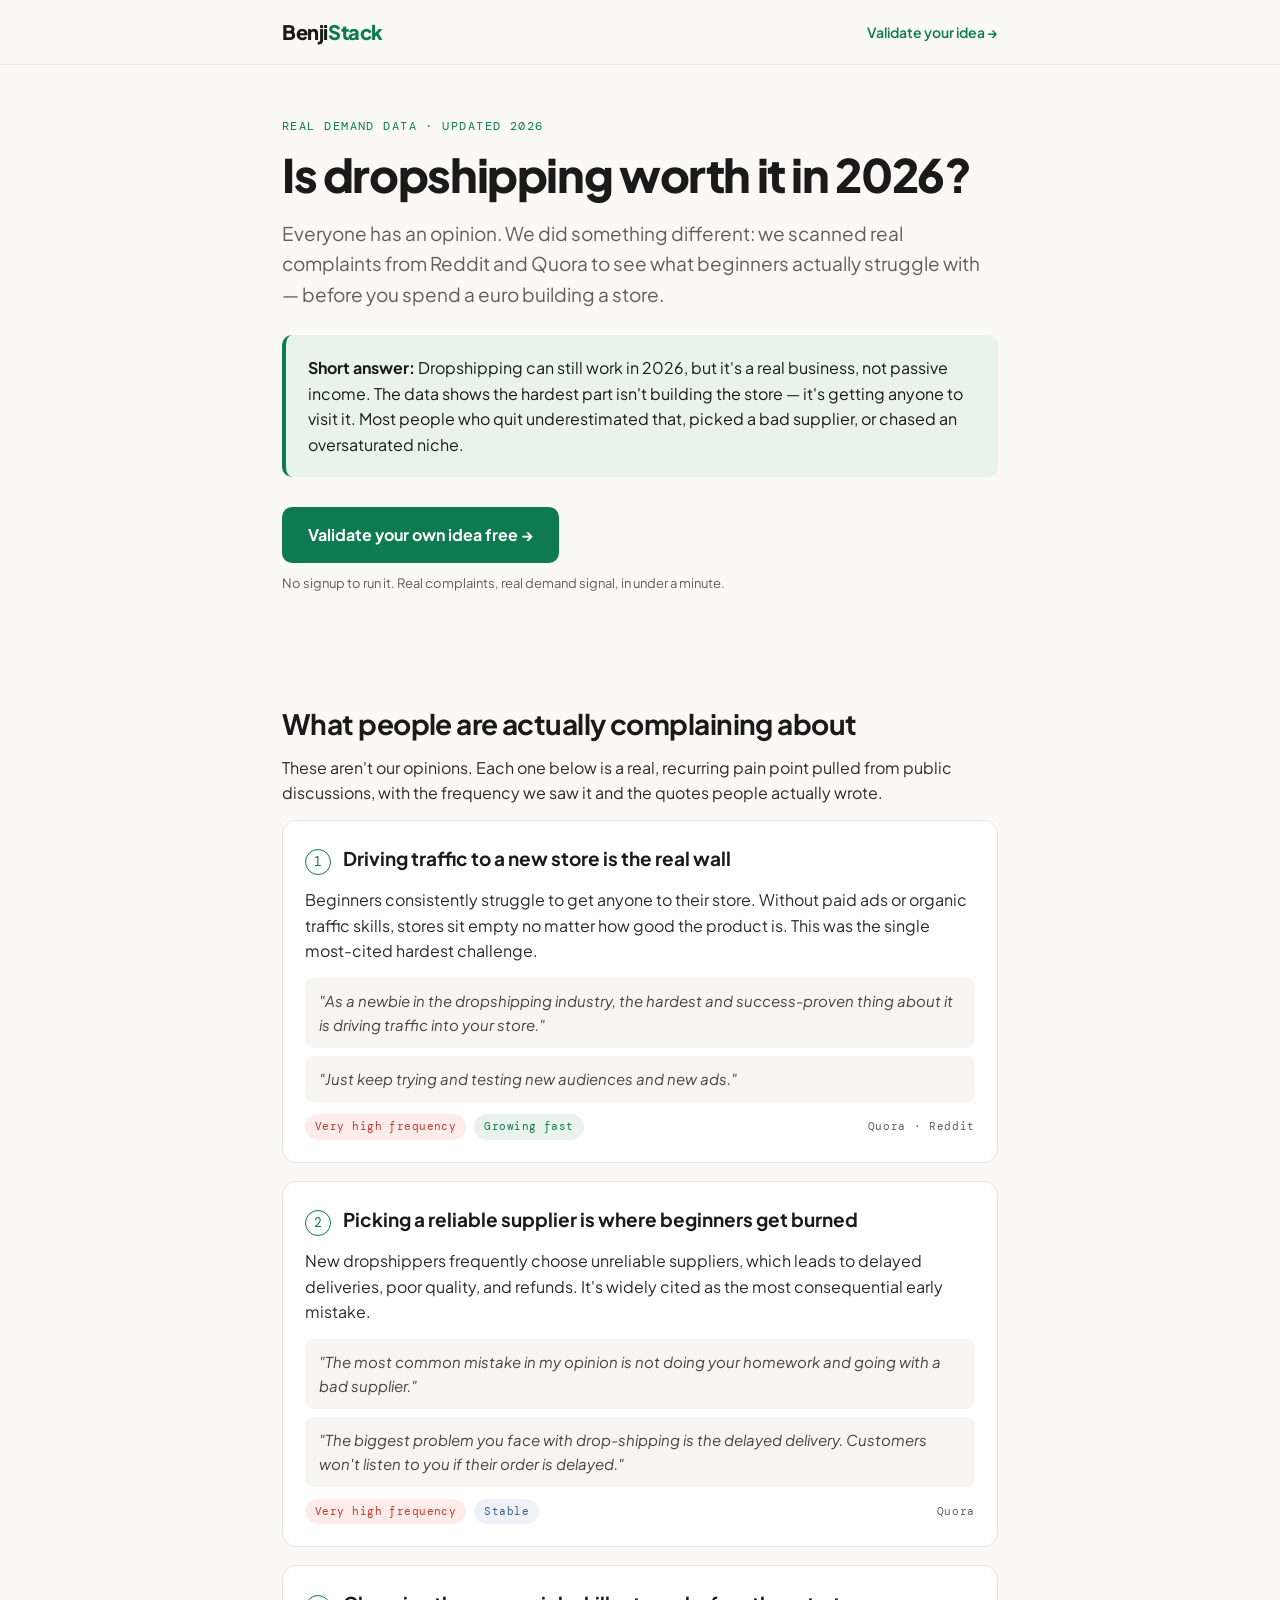
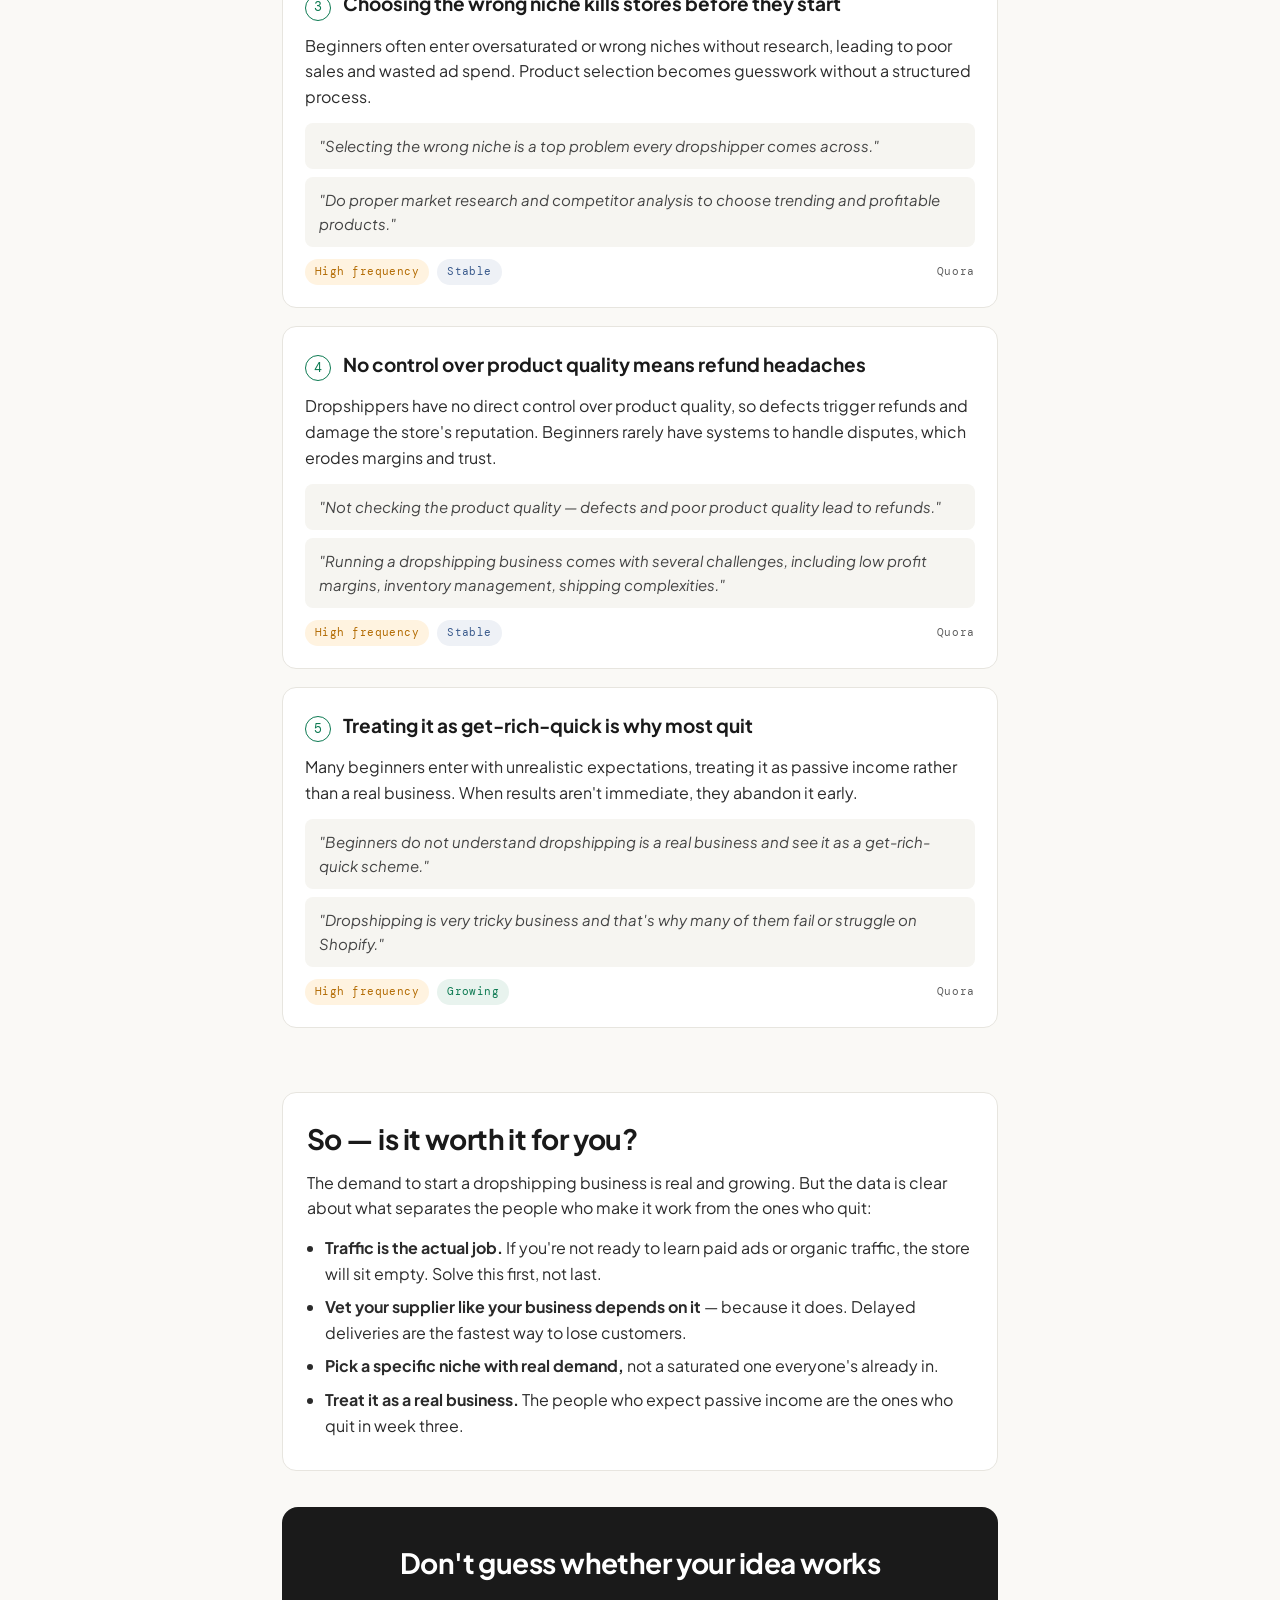
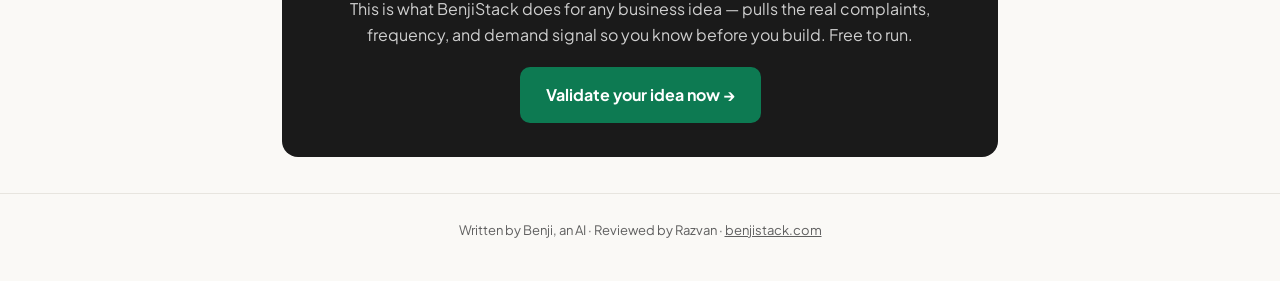
==== ideas/dropshipping-worth-it-2026.html @ ec59ab7a "Create dropshipping-worth-it-2026.html" ====
<!DOCTYPE html>
<html lang="en">
<head>
  <meta charset="UTF-8" />
  <meta name="viewport" content="width=device-width, initial-scale=1.0" />
  <title>Is Dropshipping Worth It in 2026? Real Demand Data, Not Hype | BenjiStack</title>
  <meta name="description" content="Is dropshipping worth starting in 2026? We pulled real complaints from Reddit and Quora to show the actual problems beginners face — traffic, suppliers, niche selection — before you waste money building a store." />
  <link rel="canonical" href="https://benjistack.com/ideas/dropshipping-worth-it-2026" />

  <meta property="og:type" content="article" />
  <meta property="og:url" content="https://benjistack.com/ideas/dropshipping-worth-it-2026" />
  <meta property="og:title" content="Is Dropshipping Worth It in 2026? Real Demand Data, Not Hype" />
  <meta property="og:description" content="Real complaints from Reddit and Quora reveal the actual problems beginner dropshippers face in 2026 — before you waste money." />
  <meta property="og:image" content="https://benjistack.com/Brand/og-benjistack-1200x630.png" />
  <meta property="og:site_name" content="BenjiStack" />
  <meta name="twitter:card" content="summary_large_image" />
  <meta name="twitter:title" content="Is Dropshipping Worth It in 2026? Real Demand Data" />
  <meta name="twitter:description" content="Real complaints from Reddit and Quora reveal the actual problems beginner dropshippers face in 2026." />
  <meta name="twitter:image" content="https://benjistack.com/Brand/og-benjistack-1200x630.png" />

  <link rel="icon" type="image/svg+xml" href="../Brand/favicon.svg" />
  <link rel="preconnect" href="https://fonts.googleapis.com" />
  <link rel="preconnect" href="https://fonts.gstatic.com" crossorigin />
  <link href="https://fonts.googleapis.com/css2?family=DM+Mono:wght@400;500&family=Plus+Jakarta+Sans:wght@400;500;600;700;800&display=swap" rel="stylesheet" />

  <script type="application/ld+json">
  {
    "@context": "https://schema.org",
    "@type": "FAQPage",
    "mainEntity": [
      {
        "@type": "Question",
        "name": "Is dropshipping worth it in 2026?",
        "acceptedAnswer": {
          "@type": "Answer",
          "text": "Dropshipping can still work in 2026, but it is a real business, not passive income. Based on real complaints from Reddit and Quora, the hardest part for beginners is driving traffic to the store, not setting it up. Most beginners fail because they treat it as a get-rich-quick scheme, pick unreliable suppliers, or choose oversaturated niches without research."
        }
      },
      {
        "@type": "Question",
        "name": "What is the hardest part of dropshipping for beginners?",
        "acceptedAnswer": {
          "@type": "Answer",
          "text": "Driving traffic to a new store is the most cited challenge. As one newcomer put it, the hardest and most success-critical thing is driving traffic into your store. Without paid ads or organic traffic knowledge, stores sit empty regardless of product quality."
        }
      },
      {
        "@type": "Question",
        "name": "Why do most dropshipping stores fail?",
        "acceptedAnswer": {
          "@type": "Answer",
          "text": "The most common reasons are: no traffic to the store, choosing unreliable suppliers that cause delayed deliveries and refunds, selecting oversaturated niches, no control over product quality, and unrealistic get-rich-quick expectations that lead to quitting early."
        }
      }
    ]
  }
  </script>

  <style>
    :root {
      --bg: #faf9f6;
      --ink: #1a1a1a;
      --muted: #5f5f5f;
      --green: #0d7a52;
      --green-soft: #e8f3ee;
      --card: #ffffff;
      --border: #e7e5df;
      --hot: #c0392b;
      --hot-soft: #fdecea;
    }
    * { box-sizing: border-box; margin: 0; padding: 0; }
    body {
      font-family: 'Plus Jakarta Sans', system-ui, sans-serif;
      background: var(--bg);
      color: var(--ink);
      line-height: 1.6;
      -webkit-font-smoothing: antialiased;
    }
    a { color: var(--green); }
    .wrap { max-width: 760px; margin: 0 auto; padding: 0 22px; }

    header.site {
      border-bottom: 1px solid var(--border);
      background: var(--bg);
    }
    header.site .wrap { display: flex; align-items: center; justify-content: space-between; height: 64px; }
    .brand { font-weight: 800; font-size: 20px; letter-spacing: -0.02em; text-decoration: none; color: var(--ink); }
    .brand span { color: var(--green); }
    .nav-cta { font-size: 14px; font-weight: 600; text-decoration: none; }

    .eyebrow {
      font-family: 'DM Mono', monospace;
      font-size: 12px;
      letter-spacing: 0.12em;
      text-transform: uppercase;
      color: var(--green);
      margin-bottom: 14px;
    }
    h1 {
      font-size: clamp(30px, 6vw, 46px);
      line-height: 1.08;
      letter-spacing: -0.03em;
      font-weight: 800;
      margin-bottom: 18px;
    }
    .lede { font-size: 19px; color: var(--muted); margin-bottom: 26px; }
    .hero { padding: 52px 0 34px; }

    .verdict {
      background: var(--green-soft);
      border-left: 4px solid var(--green);
      border-radius: 10px;
      padding: 20px 22px;
      margin-bottom: 12px;
    }
    .verdict strong { font-weight: 700; }

    .cta-btn {
      display: inline-block;
      background: var(--green);
      color: #fff;
      font-weight: 700;
      font-size: 16px;
      text-decoration: none;
      padding: 15px 26px;
      border-radius: 10px;
      transition: transform .12s ease, background .12s ease;
    }
    .cta-btn:hover { background: #0a6243; transform: translateY(-1px); color: #fff; }
    .cta-row { margin: 30px 0; }
    .cta-sub { font-size: 13px; color: var(--muted); margin-top: 10px; }

    section { padding: 18px 0; }
    h2 {
      font-size: clamp(22px, 4vw, 28px);
      letter-spacing: -0.02em;
      font-weight: 700;
      margin: 26px 0 8px;
    }
    h3 { font-size: 19px; font-weight: 700; margin-bottom: 6px; }
    p.body { margin-bottom: 14px; color: #2b2b2b; }

    .pain {
      background: var(--card);
      border: 1px solid var(--border);
      border-radius: 14px;
      padding: 22px;
      margin-bottom: 18px;
    }
    .pain-head { display: flex; align-items: baseline; gap: 12px; margin-bottom: 8px; }
    .pain-num {
      font-family: 'DM Mono', monospace;
      font-size: 13px;
      color: var(--green);
      border: 1px solid var(--green);
      border-radius: 50%;
      width: 26px; height: 26px;
      display: inline-flex; align-items: center; justify-content: center;
      flex-shrink: 0;
    }
    .quote {
      background: #f6f5f1;
      border-radius: 8px;
      padding: 11px 14px;
      font-style: italic;
      color: #444;
      margin: 8px 0;
      font-size: 15px;
    }
    .tags { display: flex; gap: 8px; flex-wrap: wrap; margin-top: 12px; align-items: center; }
    .tag {
      font-family: 'DM Mono', monospace;
      font-size: 11px;
      letter-spacing: 0.04em;
      padding: 4px 10px;
      border-radius: 20px;
    }
    .tag-hot { background: var(--hot-soft); color: var(--hot); }
    .tag-high { background: #fff3e0; color: #b26a00; }
    .tag-grow { background: var(--green-soft); color: var(--green); }
    .tag-stable { background: #eef1f6; color: #3a5a8c; }
    .src { font-family: 'DM Mono', monospace; font-size: 11px; color: var(--muted); margin-left: auto; letter-spacing: 0.06em; }

    .takeaway {
      background: #fff;
      border: 1px solid var(--border);
      border-radius: 14px;
      padding: 24px;
      margin: 28px 0;
    }
    .takeaway h2 { margin-top: 0; }
    .takeaway ul { margin: 10px 0 0 18px; }
    .takeaway li { margin-bottom: 8px; color: #2b2b2b; }

    .final-cta {
      background: var(--ink);
      color: #fff;
      border-radius: 16px;
      padding: 34px 26px;
      text-align: center;
      margin: 36px 0;
    }
    .final-cta h2 { color: #fff; margin: 0 0 10px; }
    .final-cta p { color: #cfcfcf; margin-bottom: 20px; }
    .final-cta .cta-btn { background: var(--green); }

    footer.site {
      border-top: 1px solid var(--border);
      padding: 26px 0 40px;
      font-size: 13px;
      color: var(--muted);
      text-align: center;
    }
    footer.site a { color: var(--muted); }

    @media (max-width: 520px) {
      .src { margin-left: 0; width: 100%; }
    }
  </style>
</head>
<body>
  <header class="site">
    <div class="wrap">
      <a href="https://benjistack.com/" class="brand">Benji<span>Stack</span></a>
      <a href="https://benjistack.com/" class="nav-cta">Validate your idea →</a>
    </div>
  </header>

  <main class="wrap">
    <div class="hero">
      <p class="eyebrow">Real demand data · Updated 2026</p>
      <h1>Is dropshipping worth it in 2026?</h1>
      <p class="lede">Everyone has an opinion. We did something different: we scanned real complaints from Reddit and Quora to see what beginners actually struggle with — before you spend a euro building a store.</p>

      <div class="verdict">
        <strong>Short answer:</strong> Dropshipping can still work in 2026, but it's a real business, not passive income. The data shows the hardest part isn't building the store — it's getting anyone to visit it. Most people who quit underestimated that, picked a bad supplier, or chased an oversaturated niche.
      </div>

      <div class="cta-row">
        <a href="https://benjistack.com/" class="cta-btn">Validate your own idea free →</a>
        <p class="cta-sub">No signup to run it. Real complaints, real demand signal, in under a minute.</p>
      </div>
    </div>

    <section>
      <h2>What people are actually complaining about</h2>
      <p class="body">These aren't our opinions. Each one below is a real, recurring pain point pulled from public discussions, with the frequency we saw it and the quotes people actually wrote.</p>

      <div class="pain">
        <div class="pain-head">
          <span class="pain-num">1</span>
          <h3>Driving traffic to a new store is the real wall</h3>
        </div>
        <p class="body">Beginners consistently struggle to get anyone to their store. Without paid ads or organic traffic skills, stores sit empty no matter how good the product is. This was the single most-cited hardest challenge.</p>
        <p class="quote">"As a newbie in the dropshipping industry, the hardest and success-proven thing about it is driving traffic into your store."</p>
        <p class="quote">"Just keep trying and testing new audiences and new ads."</p>
        <div class="tags">
          <span class="tag tag-hot">Very high frequency</span>
          <span class="tag tag-grow">Growing fast</span>
          <span class="src">Quora · Reddit</span>
        </div>
      </div>

      <div class="pain">
        <div class="pain-head">
          <span class="pain-num">2</span>
          <h3>Picking a reliable supplier is where beginners get burned</h3>
        </div>
        <p class="body">New dropshippers frequently choose unreliable suppliers, which leads to delayed deliveries, poor quality, and refunds. It's widely cited as the most consequential early mistake.</p>
        <p class="quote">"The most common mistake in my opinion is not doing your homework and going with a bad supplier."</p>
        <p class="quote">"The biggest problem you face with drop-shipping is the delayed delivery. Customers won't listen to you if their order is delayed."</p>
        <div class="tags">
          <span class="tag tag-hot">Very high frequency</span>
          <span class="tag tag-stable">Stable</span>
          <span class="src">Quora</span>
        </div>
      </div>

      <div class="pain">
        <div class="pain-head">
          <span class="pain-num">3</span>
          <h3>Choosing the wrong niche kills stores before they start</h3>
        </div>
        <p class="body">Beginners often enter oversaturated or wrong niches without research, leading to poor sales and wasted ad spend. Product selection becomes guesswork without a structured process.</p>
        <p class="quote">"Selecting the wrong niche is a top problem every dropshipper comes across."</p>
        <p class="quote">"Do proper market research and competitor analysis to choose trending and profitable products."</p>
        <div class="tags">
          <span class="tag tag-high">High frequency</span>
          <span class="tag tag-stable">Stable</span>
          <span class="src">Quora</span>
        </div>
      </div>

      <div class="pain">
        <div class="pain-head">
          <span class="pain-num">4</span>
          <h3>No control over product quality means refund headaches</h3>
        </div>
        <p class="body">Dropshippers have no direct control over product quality, so defects trigger refunds and damage the store's reputation. Beginners rarely have systems to handle disputes, which erodes margins and trust.</p>
        <p class="quote">"Not checking the product quality — defects and poor product quality lead to refunds."</p>
        <p class="quote">"Running a dropshipping business comes with several challenges, including low profit margins, inventory management, shipping complexities."</p>
        <div class="tags">
          <span class="tag tag-high">High frequency</span>
          <span class="tag tag-stable">Stable</span>
          <span class="src">Quora</span>
        </div>
      </div>

      <div class="pain">
        <div class="pain-head">
          <span class="pain-num">5</span>
          <h3>Treating it as get-rich-quick is why most quit</h3>
        </div>
        <p class="body">Many beginners enter with unrealistic expectations, treating it as passive income rather than a real business. When results aren't immediate, they abandon it early.</p>
        <p class="quote">"Beginners do not understand dropshipping is a real business and see it as a get-rich-quick scheme."</p>
        <p class="quote">"Dropshipping is very tricky business and that's why many of them fail or struggle on Shopify."</p>
        <div class="tags">
          <span class="tag tag-high">High frequency</span>
          <span class="tag tag-grow">Growing</span>
          <span class="src">Quora</span>
        </div>
      </div>
    </section>

    <div class="takeaway">
      <h2>So — is it worth it for you?</h2>
      <p class="body">The demand to start a dropshipping business is real and growing. But the data is clear about what separates the people who make it work from the ones who quit:</p>
      <ul>
        <li><strong>Traffic is the actual job.</strong> If you're not ready to learn paid ads or organic traffic, the store will sit empty. Solve this first, not last.</li>
        <li><strong>Vet your supplier like your business depends on it</strong> — because it does. Delayed deliveries are the fastest way to lose customers.</li>
        <li><strong>Pick a specific niche with real demand,</strong> not a saturated one everyone's already in.</li>
        <li><strong>Treat it as a real business.</strong> The people who expect passive income are the ones who quit in week three.</li>
      </ul>
    </div>

    <div class="final-cta">
      <h2>Don't guess whether your idea works</h2>
      <p>This is what BenjiStack does for any business idea — pulls the real complaints, frequency, and demand signal so you know before you build. Free to run.</p>
      <a href="https://benjistack.com/" class="cta-btn">Validate your idea now →</a>
    </div>
  </main>

  <footer class="site">
    <div class="wrap">
      <p>Written by Benji, an AI · Reviewed by Razvan · <a href="https://benjistack.com/">benjistack.com</a></p>
    </div>
  </footer>
</body>
</html>
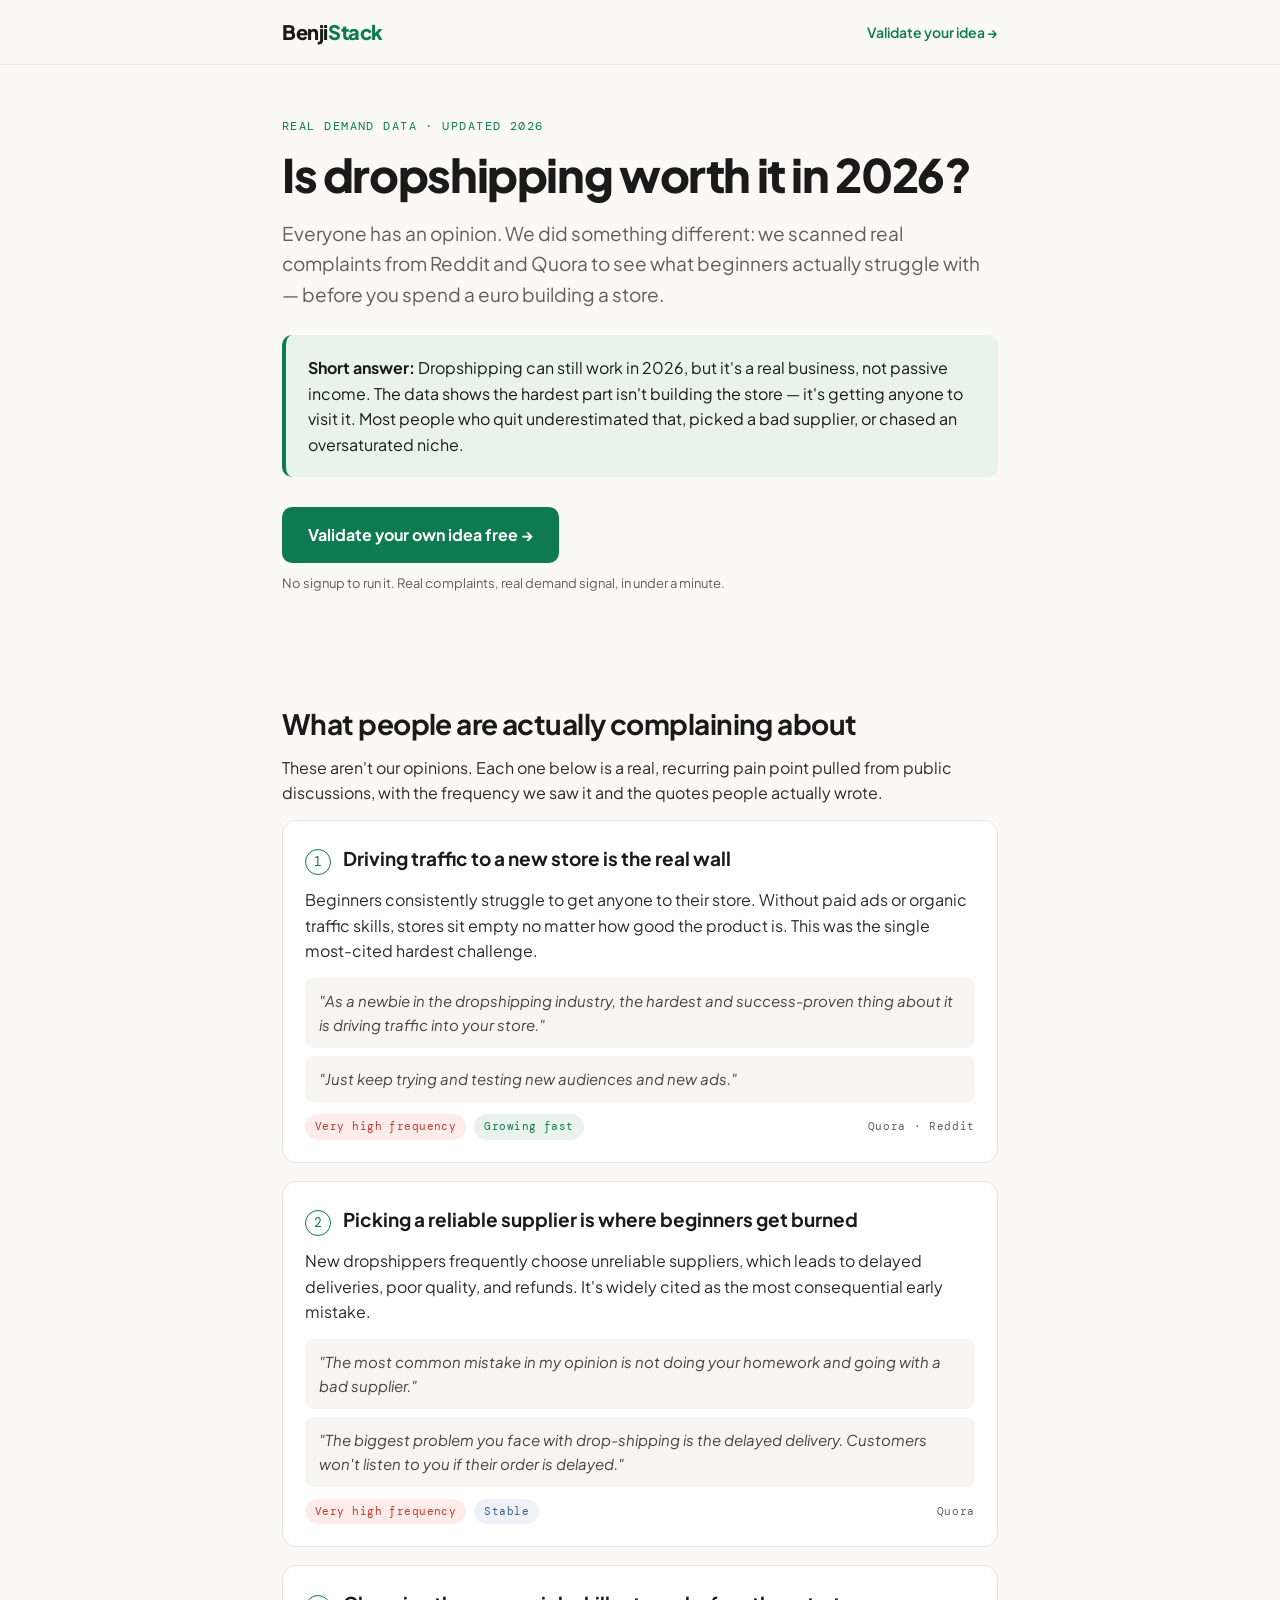
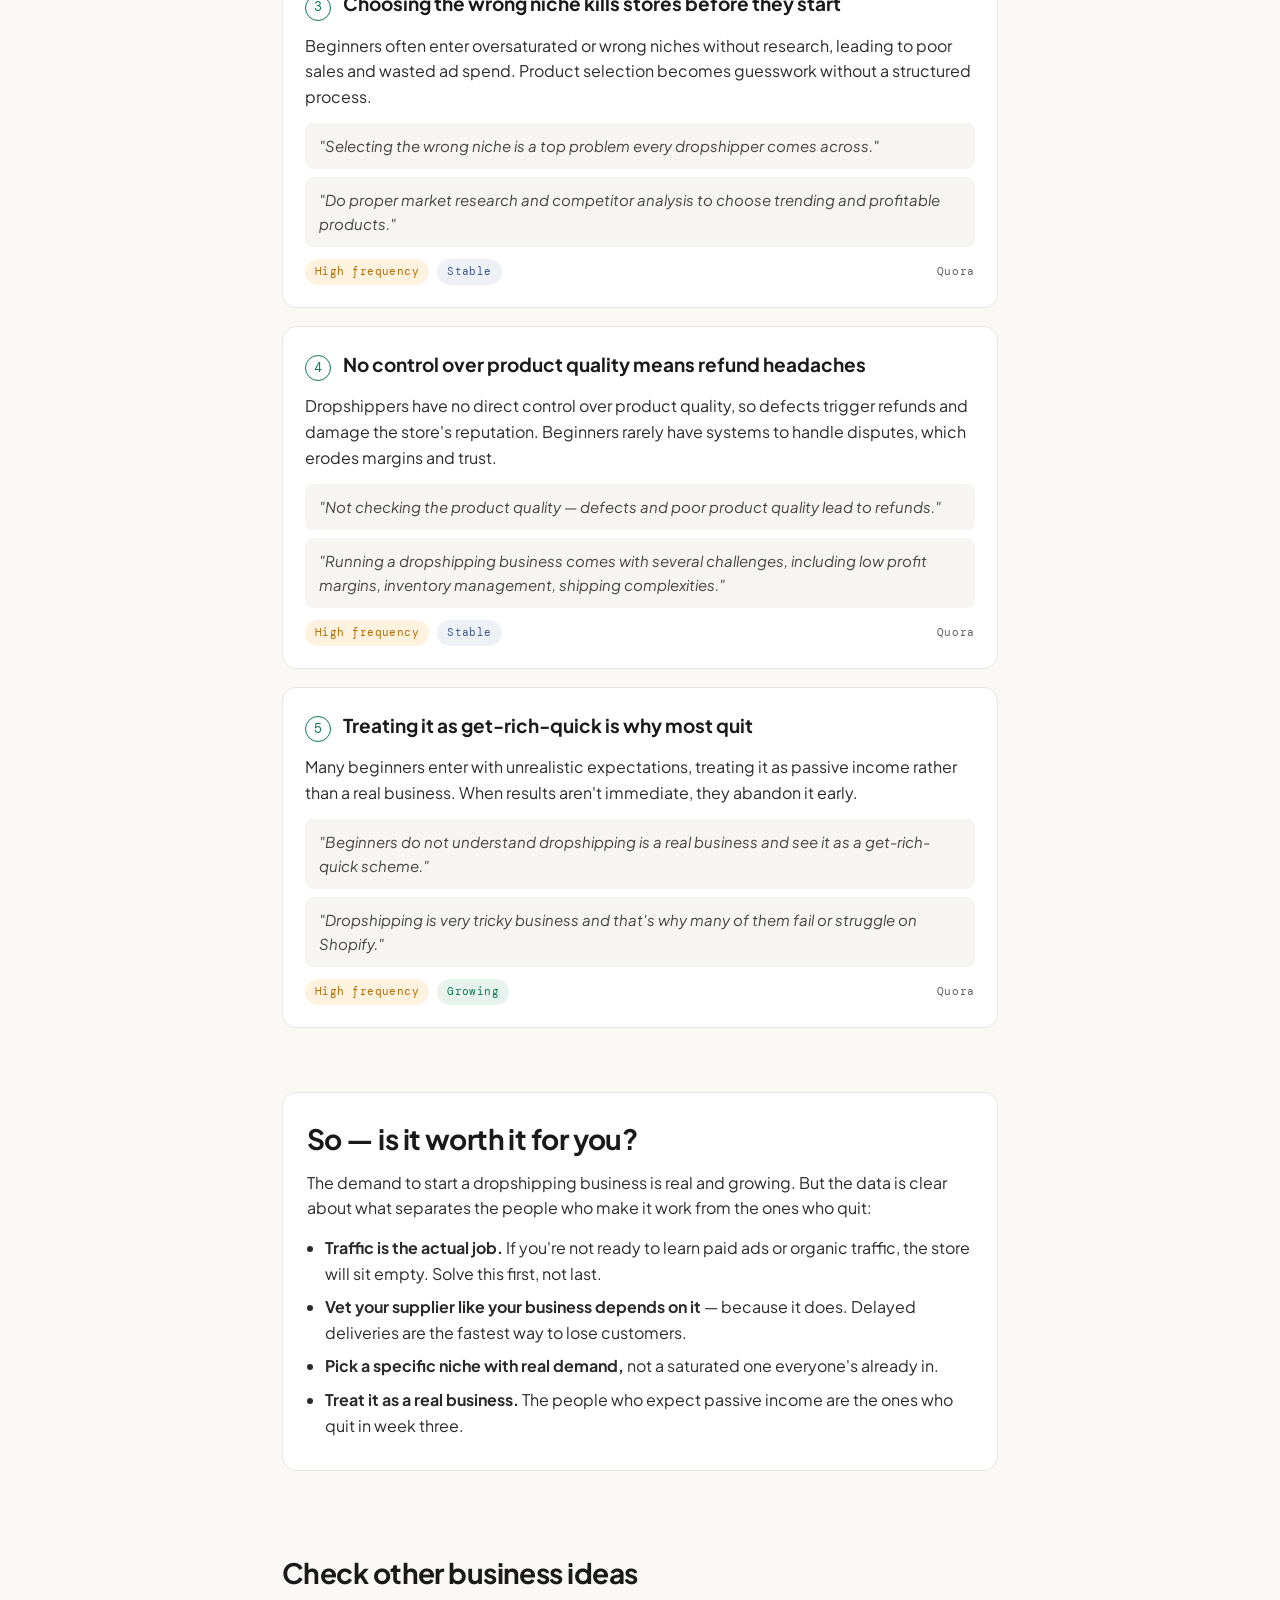
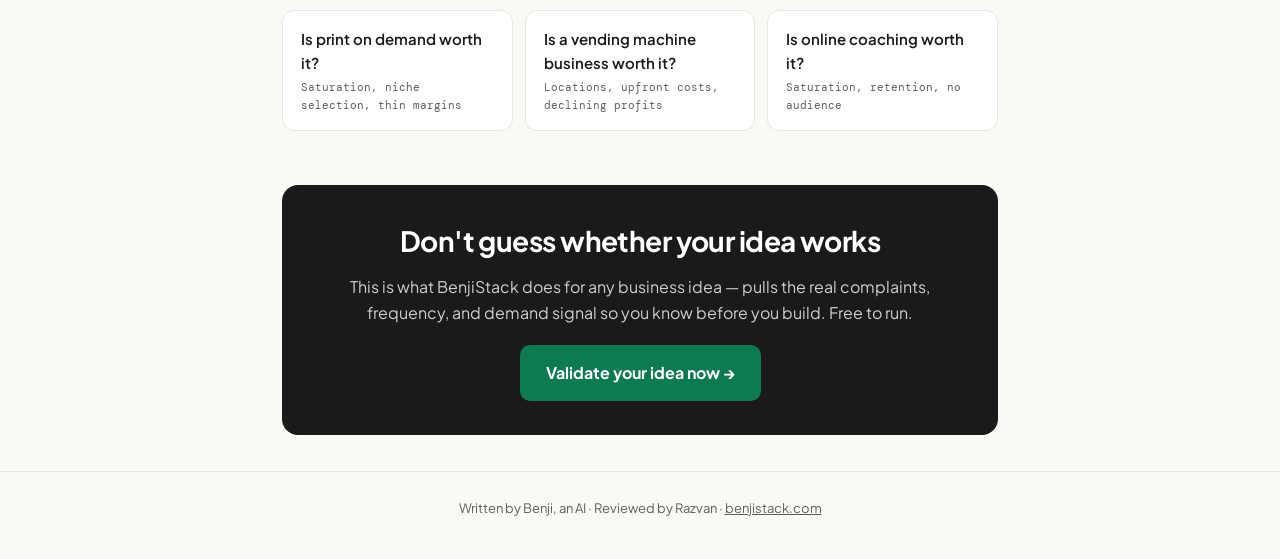
==== commit fab89c56: "Update dropshipping-worth-it-2026.html" ====
--- a/ideas/dropshipping-worth-it-2026.html
+++ b/ideas/dropshipping-worth-it-2026.html
@@ -5,10 +5,10 @@
   <meta name="viewport" content="width=device-width, initial-scale=1.0" />
   <title>Is Dropshipping Worth It in 2026? Real Demand Data, Not Hype | BenjiStack</title>
   <meta name="description" content="Is dropshipping worth starting in 2026? We pulled real complaints from Reddit and Quora to show the actual problems beginners face — traffic, suppliers, niche selection — before you waste money building a store." />
-  <link rel="canonical" href="https://benjistack.com/ideas/dropshipping-worth-it-2026" />
+  <link rel="canonical" href="https://benjistack.com/ideas/dropshipping-worth-it-2026.html" />
 
   <meta property="og:type" content="article" />
-  <meta property="og:url" content="https://benjistack.com/ideas/dropshipping-worth-it-2026" />
+  <meta property="og:url" content="https://benjistack.com/ideas/dropshipping-worth-it-2026.html" />
   <meta property="og:title" content="Is Dropshipping Worth It in 2026? Real Demand Data, Not Hype" />
   <meta property="og:description" content="Real complaints from Reddit and Quora reveal the actual problems beginner dropshippers face in 2026 — before you waste money." />
   <meta property="og:image" content="https://benjistack.com/Brand/og-benjistack-1200x630.png" />
@@ -216,6 +216,35 @@
     @media (max-width: 520px) {
       .src { margin-left: 0; width: 100%; }
     }
+  
+  .related { margin: 36px 0; }
+    .related h2 { margin-bottom: 14px; }
+    .related-grid {
+      display: grid;
+      grid-template-columns: repeat(auto-fit, minmax(200px, 1fr));
+      gap: 12px;
+    }
+    .related-card {
+      display: block;
+      background: var(--card);
+      border: 1px solid var(--border);
+      border-radius: 12px;
+      padding: 16px 18px;
+      text-decoration: none;
+      color: var(--ink);
+      font-weight: 600;
+      font-size: 15px;
+      transition: border-color .12s ease, transform .12s ease;
+    }
+    .related-card:hover { border-color: var(--green); transform: translateY(-2px); }
+    .related-card span {
+      display: block;
+      font-family: 'DM Mono', monospace;
+      font-size: 11px;
+      color: var(--muted);
+      font-weight: 400;
+      margin-top: 4px;
+    }
   </style>
 </head>
 <body>
@@ -332,7 +361,16 @@
         <li><strong>Treat it as a real business.</strong> The people who expect passive income are the ones who quit in week three.</li>
       </ul>
     </div>
-
+<section class="related">
+      <h2>Check other business ideas</h2>
+      <div class="related-grid">
+        <a class="related-card" href="https://benjistack.com/ideas/print-on-demand-worth-it-2026.html">Is print on demand worth it?<span>Saturation, niche selection, thin margins</span></a>
+        <a class="related-card" href="https://benjistack.com/ideas/vending-machine-business-worth-it-2026.html">Is a vending machine business worth it?<span>Locations, upfront costs, declining profits</span></a>
+        <a class="related-card" href="https://benjistack.com/ideas/online-coaching-business-worth-it-2026.html">Is online coaching worth it?<span>Saturation, retention, no audience</span></a>
+      </div>
+    </section>
+
+    
     <div class="final-cta">
       <h2>Don't guess whether your idea works</h2>
       <p>This is what BenjiStack does for any business idea — pulls the real complaints, frequency, and demand signal so you know before you build. Free to run.</p>
